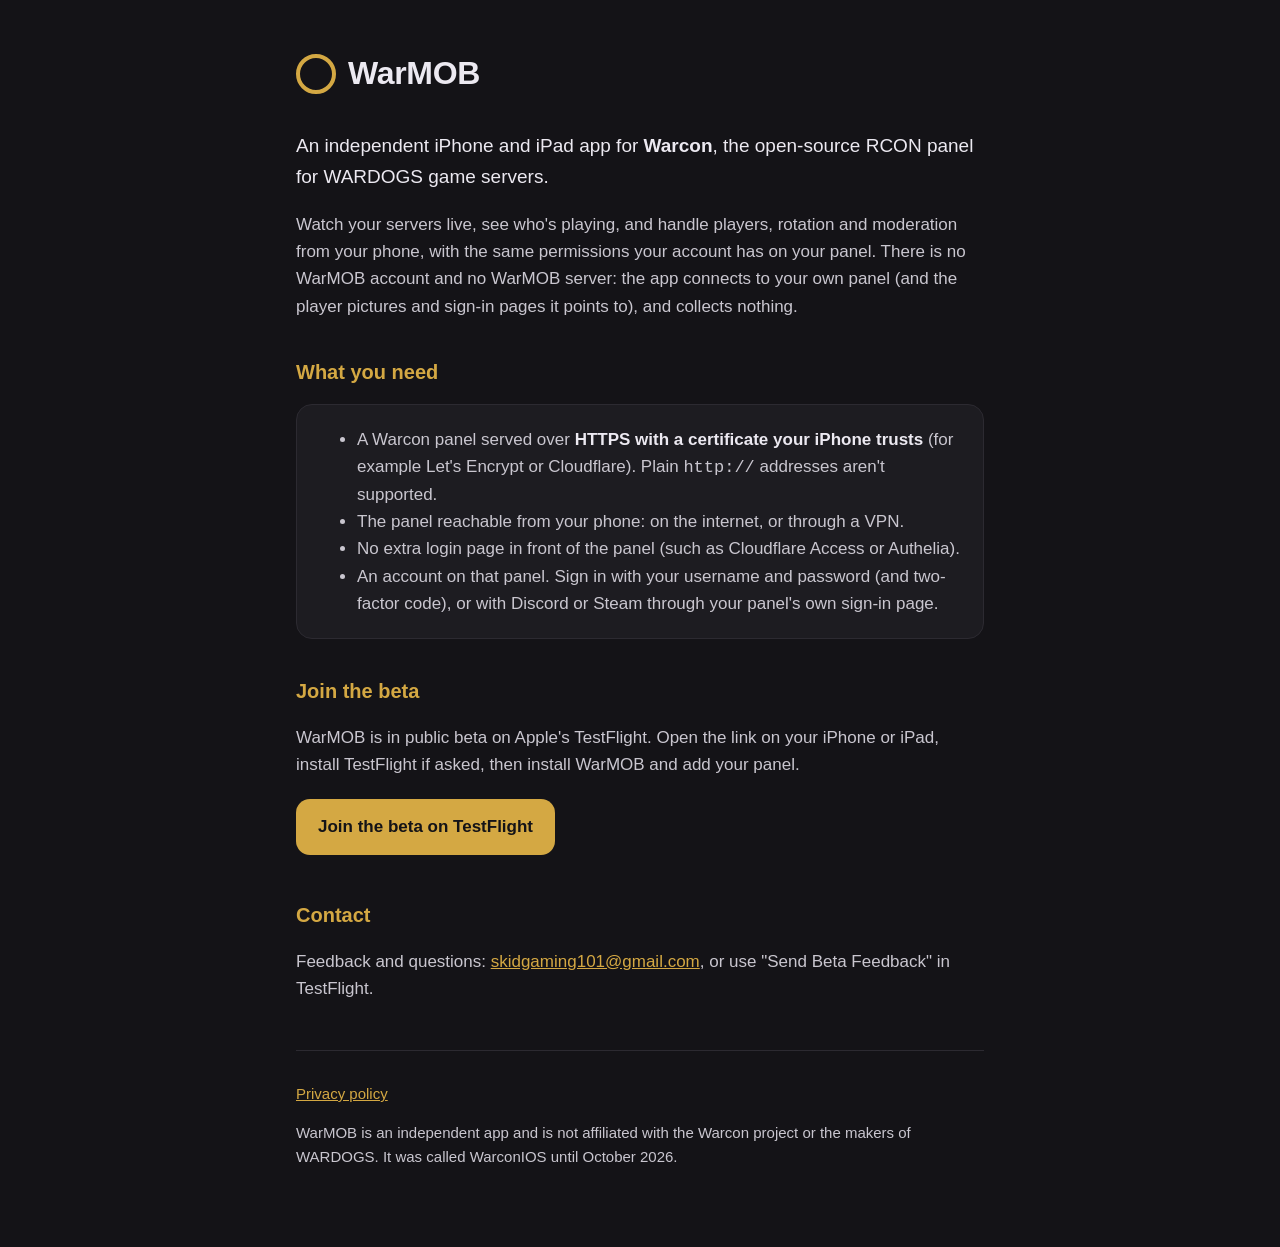
==== index.html @ b34f1c2a "WarMOB site: landing page and privacy policy (D87)" ====
<!doctype html>
<html lang="en">
<head>
<meta charset="utf-8">
<meta name="viewport" content="width=device-width, initial-scale=1">
<title>WarMOB</title>
<meta name="description" content="WarMOB: an independent iPhone and iPad app for Warcon game-server panels.">
<link rel="canonical" href="https://warmob-app.github.io/">
<link rel="stylesheet" href="style.css">
</head>
<body>
<main>
<header><span class="mark" aria-hidden="true"></span><h1>WarMOB</h1></header>

<p class="lede">An independent iPhone and iPad app for <strong>Warcon</strong>, the open-source RCON panel for WARDOGS game servers.</p>

<p>Watch your servers live, see who's playing, and handle players, rotation and moderation from your phone, with the same permissions your account has on your panel. There is no WarMOB account and no WarMOB server: the app connects to your own panel (and the player pictures and sign-in pages it points to), and collects nothing.</p>

<h2>What you need</h2>
<div class="card">
<ul>
<li>A Warcon panel served over <strong>HTTPS with a certificate your iPhone trusts</strong> (for example Let's Encrypt or Cloudflare). Plain <code>http://</code> addresses aren't supported.</li>
<li>The panel reachable from your phone: on the internet, or through a VPN.</li>
<li>No extra login page in front of the panel (such as Cloudflare Access or Authelia).</li>
<li>An account on that panel. Sign in with your username and password (and two-factor code), or with Discord or Steam through your panel's own sign-in page.</li>
</ul>
</div>

<h2>Join the beta</h2>
<p>WarMOB is in public beta on Apple's TestFlight. Open the link on your iPhone or iPad, install TestFlight if asked, then install WarMOB and add your panel.</p>
<p><a class="button" href="https://testflight.apple.com/join/1RBmeTZS">Join the beta on TestFlight</a></p>

<h2>Contact</h2>
<p>Feedback and questions: <a href="mailto:skidgaming101@gmail.com">skidgaming101@gmail.com</a>, or use "Send Beta Feedback" in TestFlight.</p>

<footer>
<p><a href="privacy/">Privacy policy</a></p>
<p class="muted">WarMOB is an independent app and is not affiliated with the Warcon project or the makers of WARDOGS. It was called WarconIOS until October 2026.</p>
</footer>
</main>
</body>
</html>
---- style.css ----
:root {
  --ink: #141317;
  --panel: #1d1c21;
  --line: #2c2a31;
  --mist: #c9c6cf;
  --text: #ece9f1;
  --brass: #d4a843;
  color-scheme: dark;
}
* { box-sizing: border-box; }
html { -webkit-text-size-adjust: 100%; }
body {
  margin: 0;
  background: var(--ink);
  color: var(--text);
  font: 17px/1.6 -apple-system, BlinkMacSystemFont, "SF Pro Text", "Segoe UI", Roboto, Helvetica, Arial, sans-serif;
}
main { max-width: 720px; margin: 0 auto; padding: 48px 16px 64px; }
header { margin-bottom: 32px; }
.mark { display: inline-block; width: 40px; height: 40px; border: 4px solid var(--brass); border-radius: 50%; vertical-align: middle; margin-right: 12px; }
h1 { display: inline; font-size: 32px; letter-spacing: -0.01em; vertical-align: middle; }
h2 { font-size: 20px; margin: 36px 0 8px; color: var(--brass); }
p, li { color: var(--mist); }
strong { color: var(--text); }
a { color: var(--brass); }
.card { background: var(--panel); border: 1px solid var(--line); border-radius: 16px; padding: 4px 20px; margin: 16px 0; }
.lede { font-size: 19px; color: var(--text); }
.muted { font-size: 15px; }
footer { margin-top: 48px; border-top: 1px solid var(--line); padding-top: 16px; font-size: 15px; }
.button { display: inline-block; background: var(--brass); color: var(--ink); font-weight: 600; text-decoration: none; padding: 14px 22px; border-radius: 14px; margin: 4px 0 8px; }
.button:hover, .button:focus-visible { filter: brightness(1.08); }
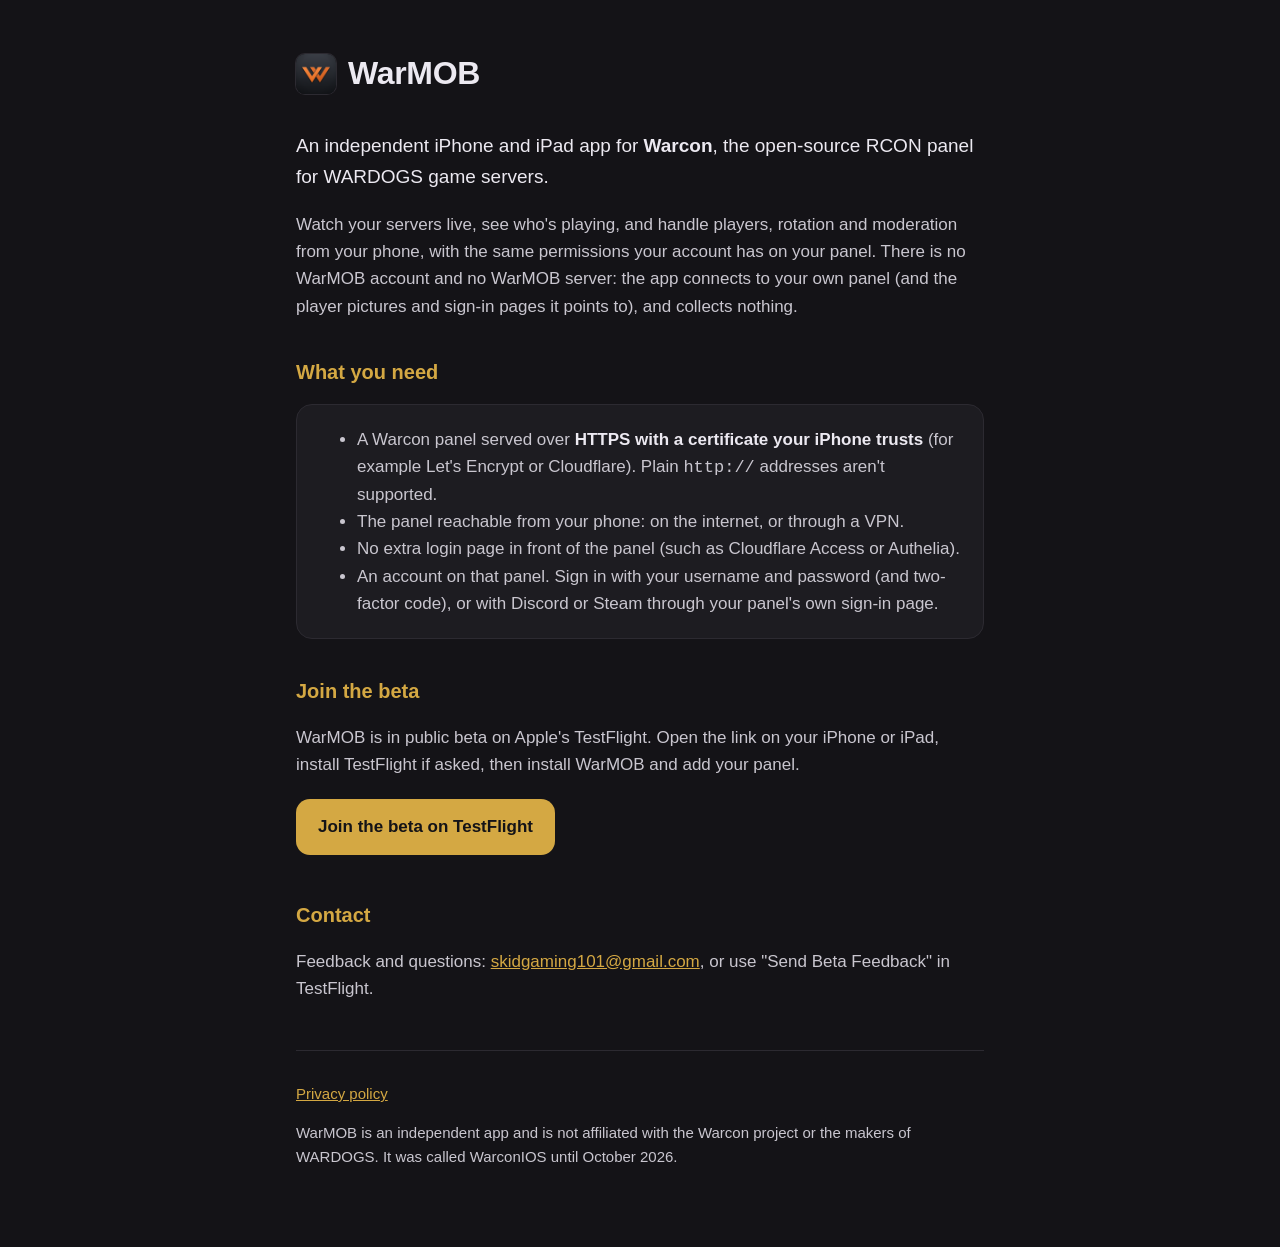
==== commit b4f23c0b: "WarMOB icon (D88): header mark, favicon and home-screen icon Co-Authored-By: Claude Opus 5.5 <norepl" ====
--- a/index.html
+++ b/index.html
@@ -6,11 +6,14 @@
 <title>WarMOB</title>
 <meta name="description" content="WarMOB: an independent iPhone and iPad app for Warcon game-server panels.">
 <link rel="canonical" href="https://warmob-app.github.io/">
+<link rel="icon" type="image/png" sizes="32x32" href="favicon-32.png">
+<link rel="icon" type="image/png" sizes="16x16" href="favicon-16.png">
+<link rel="apple-touch-icon" href="apple-touch-icon.png">
 <link rel="stylesheet" href="style.css">
 </head>
 <body>
 <main>
-<header><span class="mark" aria-hidden="true"></span><h1>WarMOB</h1></header>
+<header><img class="mark" src="icon-512.png" srcset="apple-touch-icon.png 180w, icon-512.png 512w" sizes="40px" alt="" width="40" height="40"><h1>WarMOB</h1></header>
 
 <p class="lede">An independent iPhone and iPad app for <strong>Warcon</strong>, the open-source RCON panel for WARDOGS game servers.</p>
 
--- a/style.css
+++ b/style.css
@@ -17,7 +17,7 @@
 }
 main { max-width: 720px; margin: 0 auto; padding: 48px 16px 64px; }
 header { margin-bottom: 32px; }
-.mark { display: inline-block; width: 40px; height: 40px; border: 4px solid var(--brass); border-radius: 50%; vertical-align: middle; margin-right: 12px; }
+.mark { display: inline-block; width: 40px; height: 40px; border-radius: 22.37%; box-shadow: 0 0 0 1px var(--line); vertical-align: middle; margin-right: 12px; }
 h1 { display: inline; font-size: 32px; letter-spacing: -0.01em; vertical-align: middle; }
 h2 { font-size: 20px; margin: 36px 0 8px; color: var(--brass); }
 p, li { color: var(--mist); }
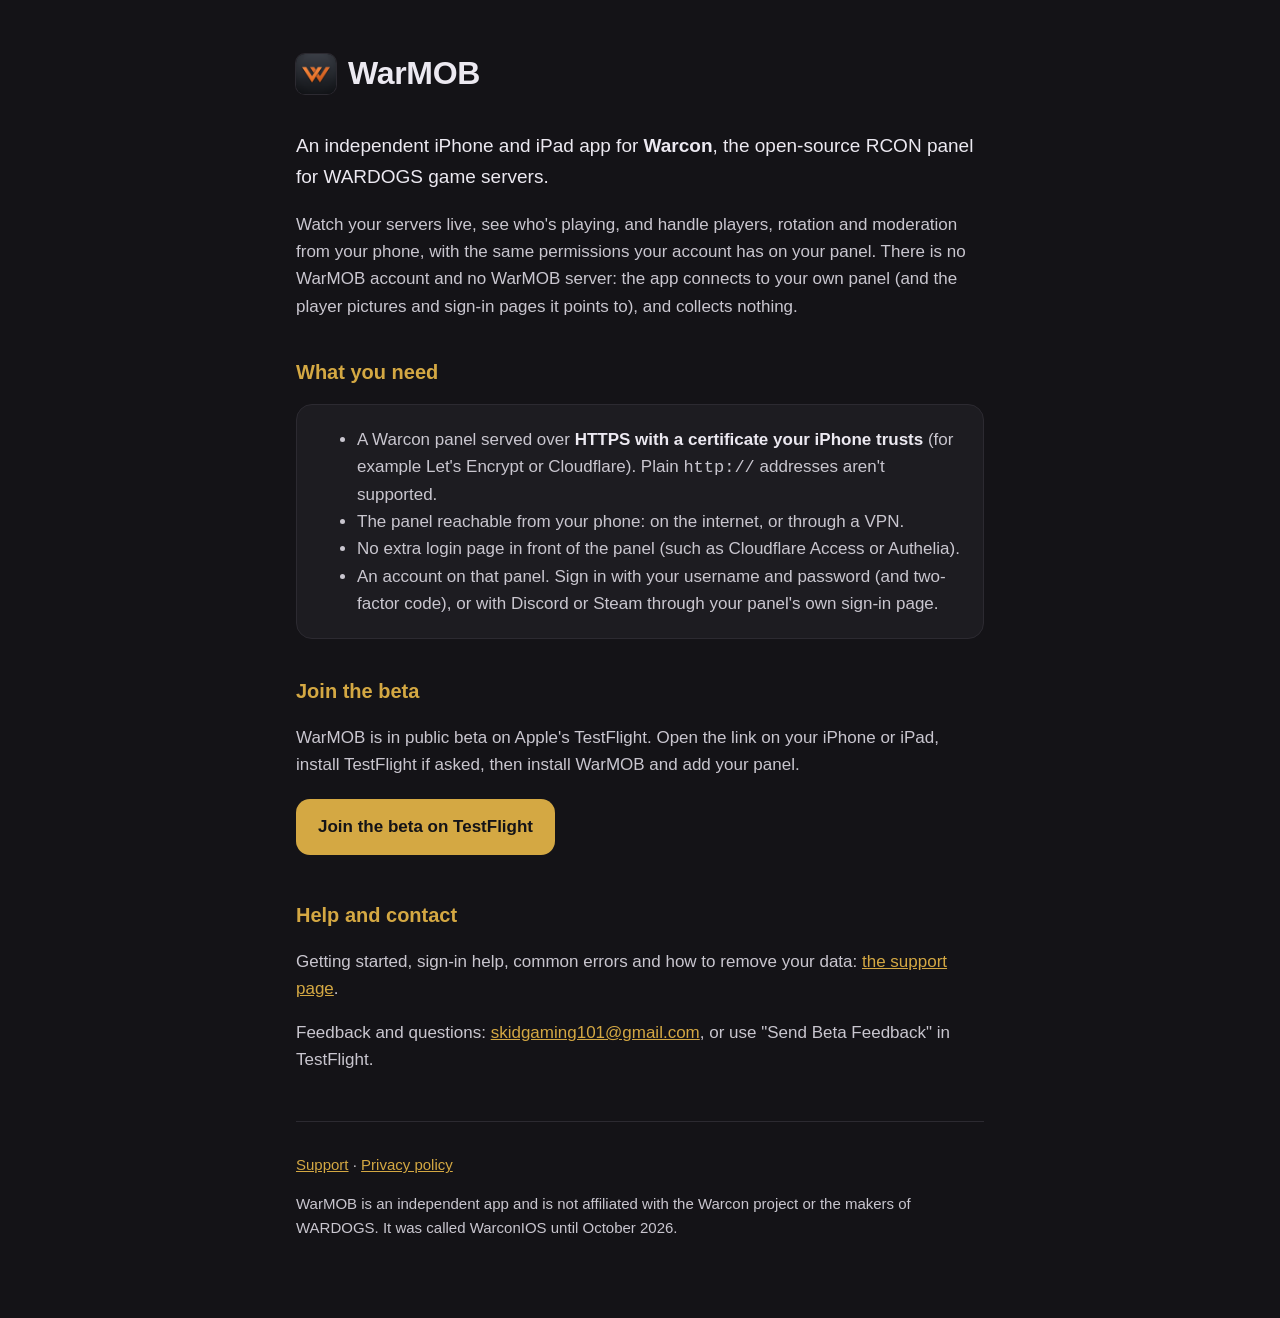
==== commit 9877f5a8: "Support page (D89) and its links Co-Authored-By: Claude Opus 5.5 <noreply@anthropic.com>" ====
--- a/index.html
+++ b/index.html
@@ -33,11 +33,12 @@
 <p>WarMOB is in public beta on Apple's TestFlight. Open the link on your iPhone or iPad, install TestFlight if asked, then install WarMOB and add your panel.</p>
 <p><a class="button" href="https://testflight.apple.com/join/1RBmeTZS">Join the beta on TestFlight</a></p>
 
-<h2>Contact</h2>
+<h2>Help and contact</h2>
+<p>Getting started, sign-in help, common errors and how to remove your data: <a href="support/">the support page</a>.</p>
 <p>Feedback and questions: <a href="mailto:skidgaming101@gmail.com">skidgaming101@gmail.com</a>, or use "Send Beta Feedback" in TestFlight.</p>
 
 <footer>
-<p><a href="privacy/">Privacy policy</a></p>
+<p><a href="support/">Support</a> · <a href="privacy/">Privacy policy</a></p>
 <p class="muted">WarMOB is an independent app and is not affiliated with the Warcon project or the makers of WARDOGS. It was called WarconIOS until October 2026.</p>
 </footer>
 </main>
--- a/style.css
+++ b/style.css
@@ -22,6 +22,7 @@
 h2 { font-size: 20px; margin: 36px 0 8px; color: var(--brass); }
 p, li { color: var(--mist); }
 strong { color: var(--text); }
+code { overflow-wrap: anywhere; }
 a { color: var(--brass); }
 .card { background: var(--panel); border: 1px solid var(--line); border-radius: 16px; padding: 4px 20px; margin: 16px 0; }
 .lede { font-size: 19px; color: var(--text); }
